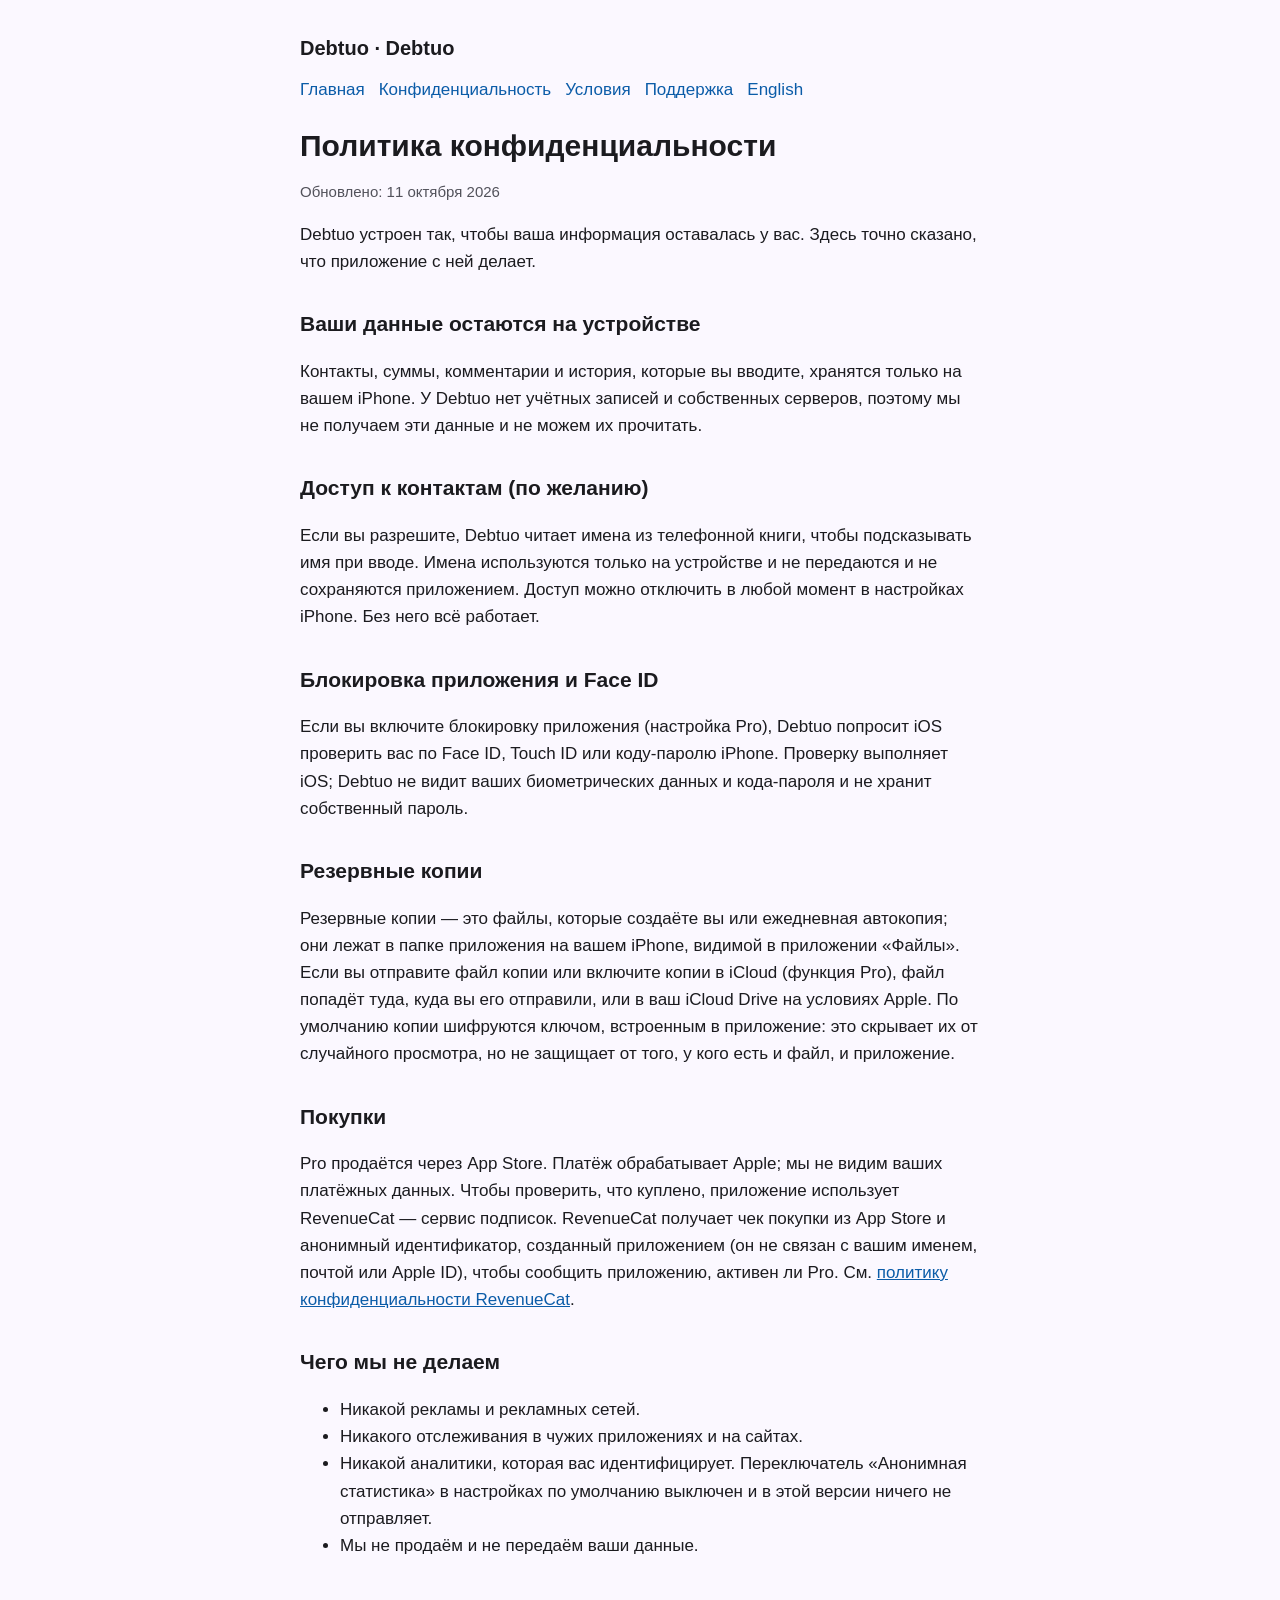
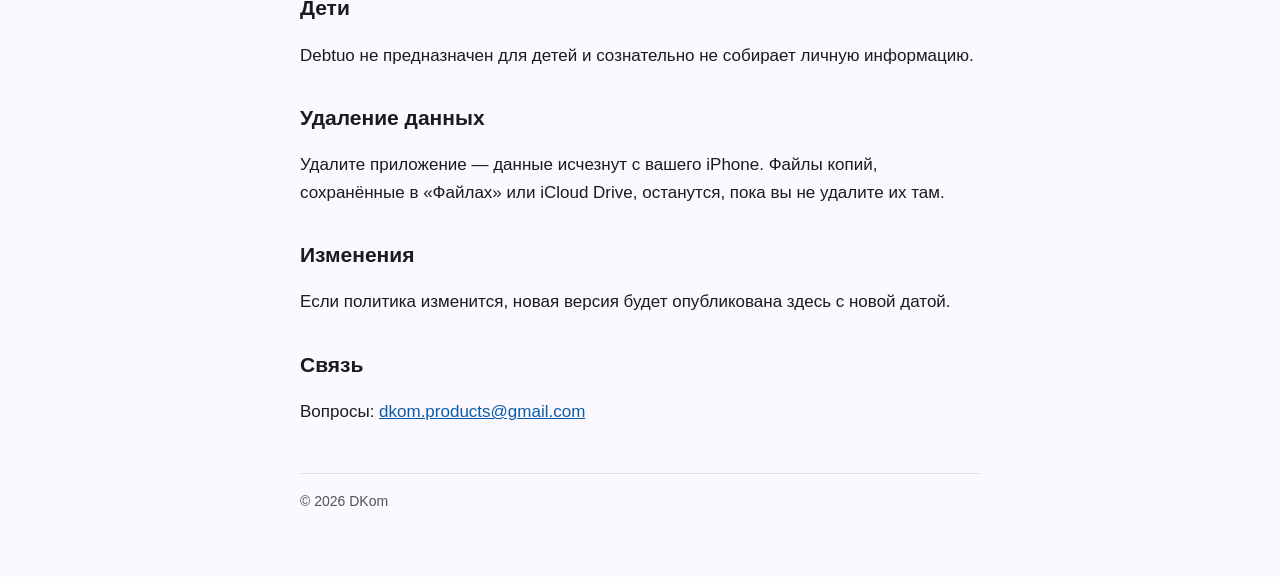
==== ru/privacy.html @ 4da1e5df "Debtuo site: privacy, terms, support (en, ru)" ====
<!doctype html>
<html lang="ru">
<head>
<meta charset="utf-8">
<meta name="viewport" content="width=device-width, initial-scale=1">
<title>Политика конфиденциальности — Debtuo</title>
<link rel="stylesheet" href="../style.css">
</head>
<body>
<main>
<header>
  <a class="logo" href="index.html">Debtuo · Debtuo</a>
  <nav><a href="index.html">Главная</a><a href="privacy.html">Конфиденциальность</a><a href="terms.html">Условия</a><a href="support.html">Поддержка</a><a href="../index.html">English</a></nav>
</header>
<h1>Политика конфиденциальности</h1>
<p class="muted">Обновлено: 11 октября 2026</p>
<p>Debtuo устроен так, чтобы ваша информация оставалась у вас. Здесь точно сказано, что приложение с ней делает.</p>

<h2>Ваши данные остаются на устройстве</h2>
<p>Контакты, суммы, комментарии и история, которые вы вводите, хранятся только на вашем iPhone. У Debtuo нет учётных записей и собственных серверов, поэтому мы не получаем эти данные и не можем их прочитать.</p>

<h2>Доступ к контактам (по желанию)</h2>
<p>Если вы разрешите, Debtuo читает имена из телефонной книги, чтобы подсказывать имя при вводе. Имена используются только на устройстве и не передаются и не сохраняются приложением. Доступ можно отключить в любой момент в настройках iPhone. Без него всё работает.</p>

<h2>Блокировка приложения и Face ID</h2>
<p>Если вы включите блокировку приложения (настройка Pro), Debtuo попросит iOS проверить вас по Face ID, Touch ID или коду-паролю iPhone. Проверку выполняет iOS; Debtuo не видит ваших биометрических данных и кода-пароля и не хранит собственный пароль.</p>

<h2>Резервные копии</h2>
<p>Резервные копии — это файлы, которые создаёте вы или ежедневная автокопия; они лежат в папке приложения на вашем iPhone, видимой в приложении «Файлы». Если вы отправите файл копии или включите копии в iCloud (функция Pro), файл попадёт туда, куда вы его отправили, или в ваш iCloud Drive на условиях Apple. По умолчанию копии шифруются ключом, встроенным в приложение: это скрывает их от случайного просмотра, но не защищает от того, у кого есть и файл, и приложение.</p>

<h2>Покупки</h2>
<p>Pro продаётся через App Store. Платёж обрабатывает Apple; мы не видим ваших платёжных данных. Чтобы проверить, что куплено, приложение использует RevenueCat — сервис подписок. RevenueCat получает чек покупки из App Store и анонимный идентификатор, созданный приложением (он не связан с вашим именем, почтой или Apple ID), чтобы сообщить приложению, активен ли Pro. См. <a href="https://www.revenuecat.com/privacy">политику конфиденциальности RevenueCat</a>.</p>

<h2>Чего мы не делаем</h2>
<ul>
<li>Никакой рекламы и рекламных сетей.</li>
<li>Никакого отслеживания в чужих приложениях и на сайтах.</li>
<li>Никакой аналитики, которая вас идентифицирует. Переключатель «Анонимная статистика» в настройках по умолчанию выключен и в этой версии ничего не отправляет.</li>
<li>Мы не продаём и не передаём ваши данные.</li>
</ul>

<h2>Дети</h2>
<p>Debtuo не предназначен для детей и сознательно не собирает личную информацию.</p>

<h2>Удаление данных</h2>
<p>Удалите приложение — данные исчезнут с вашего iPhone. Файлы копий, сохранённые в «Файлах» или iCloud Drive, останутся, пока вы не удалите их там.</p>

<h2>Изменения</h2>
<p>Если политика изменится, новая версия будет опубликована здесь с новой датой.</p>

<h2>Связь</h2>
<p>Вопросы: <a href="mailto:dkom.products@gmail.com">dkom.products@gmail.com</a></p>
<footer>© 2026 DKom</footer>
</main></body></html>
---- style.css ----
:root { --bg:#fbf8ff; --fg:#1b1b1f; --muted:#52525b; --brand:#0b5ca8; --line:#e4e4e7; --card:#ffffff; }
@media (prefers-color-scheme: dark) { :root { --bg:#121318; --fg:#e6e6ea; --muted:#a1a1aa; --brand:#9cc4ff; --line:#2a2b33; --card:#1b1c22; } }
* { box-sizing: border-box; }
body { margin:0; background:var(--bg); color:var(--fg); font:17px/1.6 -apple-system, BlinkMacSystemFont, "Segoe UI", Roboto, Helvetica, Arial, sans-serif; }
main { max-width: 720px; margin: 0 auto; padding: 32px 20px 64px; }
header { display:flex; align-items:center; justify-content:space-between; gap:12px; flex-wrap:wrap; margin-bottom: 24px; }
header a.logo { font-weight:700; font-size:20px; color:var(--fg); text-decoration:none; }
nav a { margin-right:14px; color:var(--brand); text-decoration:none; }
nav a:hover { text-decoration:underline; }
h1 { font-size:30px; line-height:1.25; margin: 8px 0 8px; }
h2 { font-size:21px; margin: 32px 0 8px; }
p, li { color:var(--fg); }
.muted { color:var(--muted); font-size:15px; }
a { color:var(--brand); }
.card { background:var(--card); border:1px solid var(--line); border-radius:14px; padding:16px 18px; margin:16px 0; }
footer { margin-top:48px; padding-top:16px; border-top:1px solid var(--line); color:var(--muted); font-size:14px; }
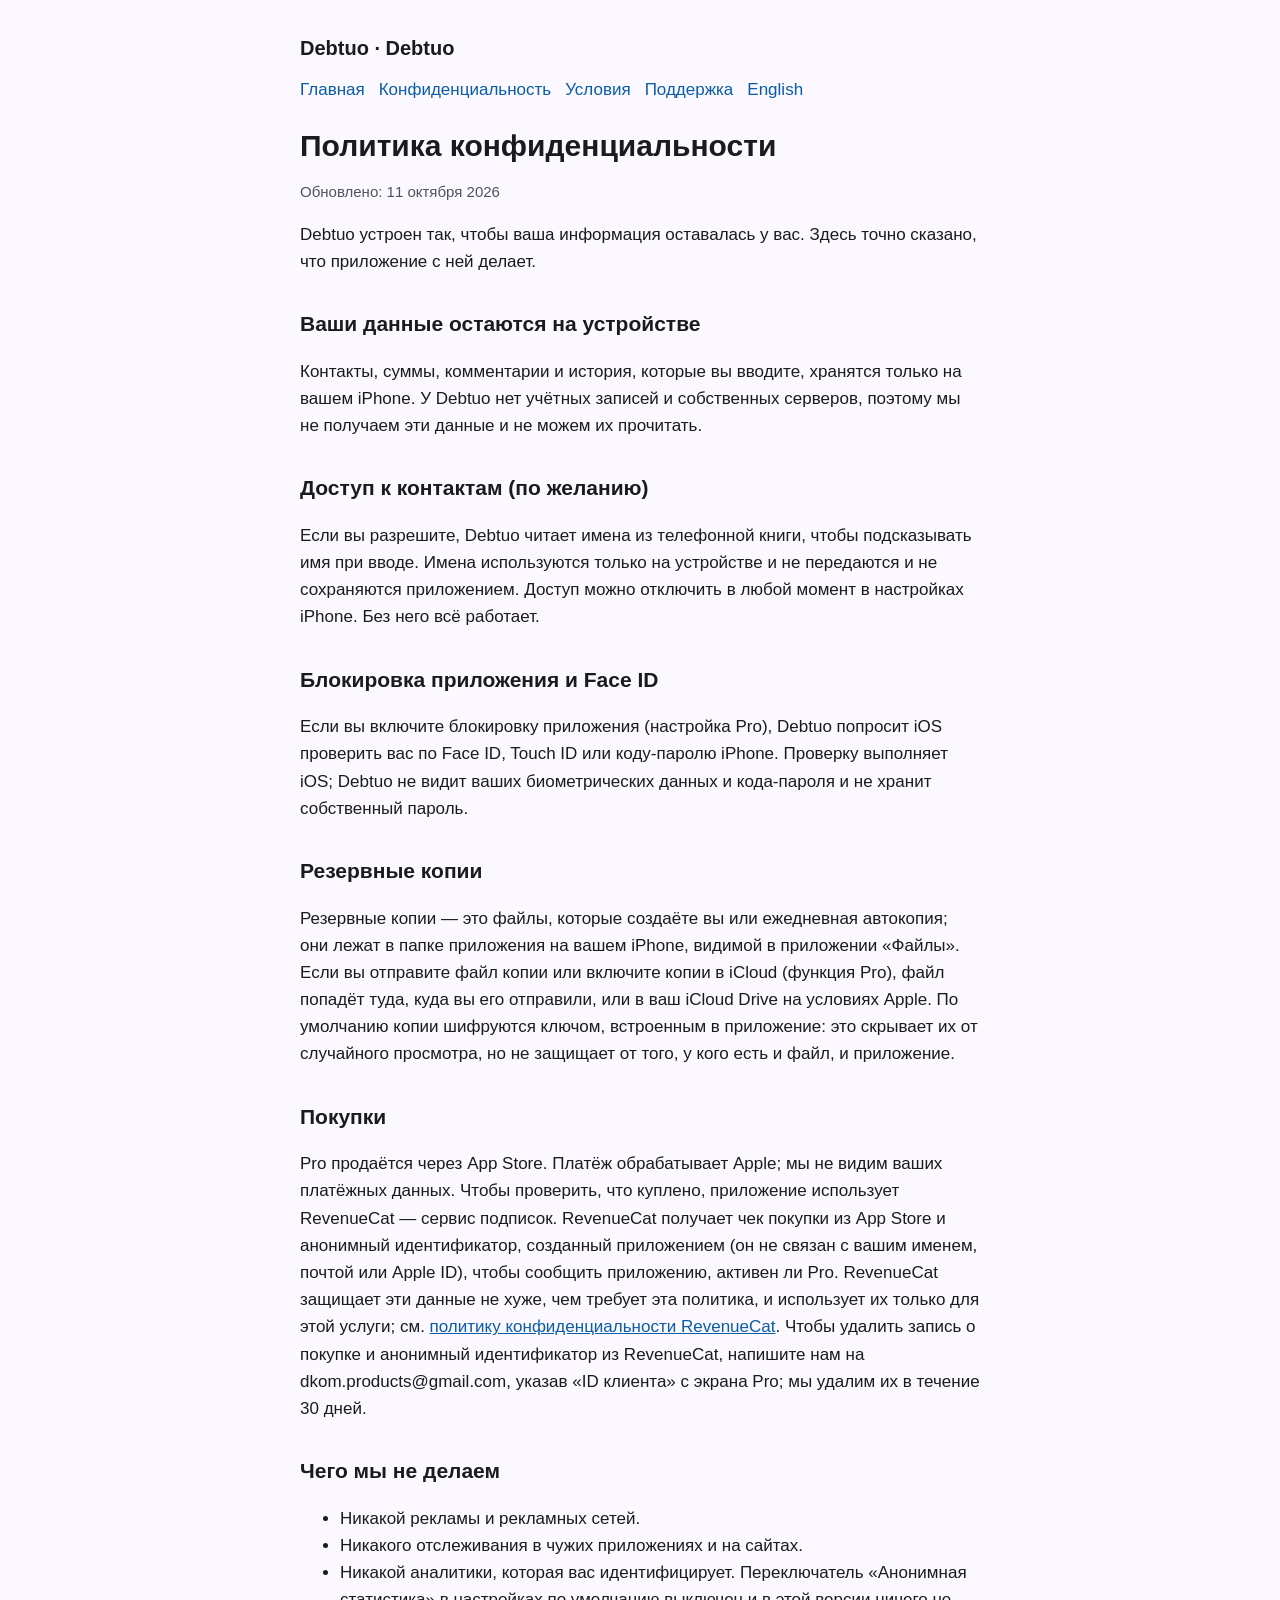
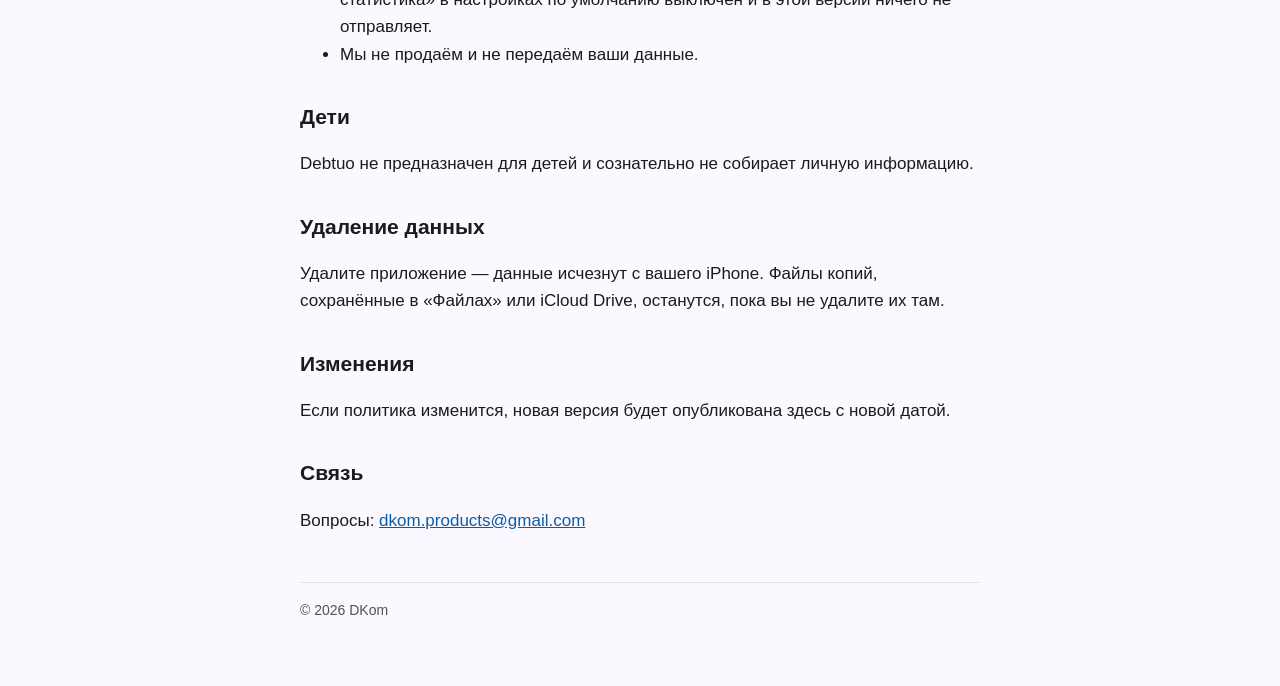
==== commit c9b6ccd5: "Privacy policy: RevenueCat protection and how to request deletion of the purchase record" ====
--- a/ru/privacy.html
+++ b/ru/privacy.html
@@ -29,7 +29,7 @@
 <p>Резервные копии — это файлы, которые создаёте вы или ежедневная автокопия; они лежат в папке приложения на вашем iPhone, видимой в приложении «Файлы». Если вы отправите файл копии или включите копии в iCloud (функция Pro), файл попадёт туда, куда вы его отправили, или в ваш iCloud Drive на условиях Apple. По умолчанию копии шифруются ключом, встроенным в приложение: это скрывает их от случайного просмотра, но не защищает от того, у кого есть и файл, и приложение.</p>
 
 <h2>Покупки</h2>
-<p>Pro продаётся через App Store. Платёж обрабатывает Apple; мы не видим ваших платёжных данных. Чтобы проверить, что куплено, приложение использует RevenueCat — сервис подписок. RevenueCat получает чек покупки из App Store и анонимный идентификатор, созданный приложением (он не связан с вашим именем, почтой или Apple ID), чтобы сообщить приложению, активен ли Pro. См. <a href="https://www.revenuecat.com/privacy">политику конфиденциальности RevenueCat</a>.</p>
+<p>Pro продаётся через App Store. Платёж обрабатывает Apple; мы не видим ваших платёжных данных. Чтобы проверить, что куплено, приложение использует RevenueCat — сервис подписок. RevenueCat получает чек покупки из App Store и анонимный идентификатор, созданный приложением (он не связан с вашим именем, почтой или Apple ID), чтобы сообщить приложению, активен ли Pro. RevenueCat защищает эти данные не хуже, чем требует эта политика, и использует их только для этой услуги; см. <a href="https://www.revenuecat.com/privacy">политику конфиденциальности RevenueCat</a>. Чтобы удалить запись о покупке и анонимный идентификатор из RevenueCat, напишите нам на dkom.products@gmail.com, указав «ID клиента» с экрана Pro; мы удалим их в течение 30 дней.</p>
 
 <h2>Чего мы не делаем</h2>
 <ul>
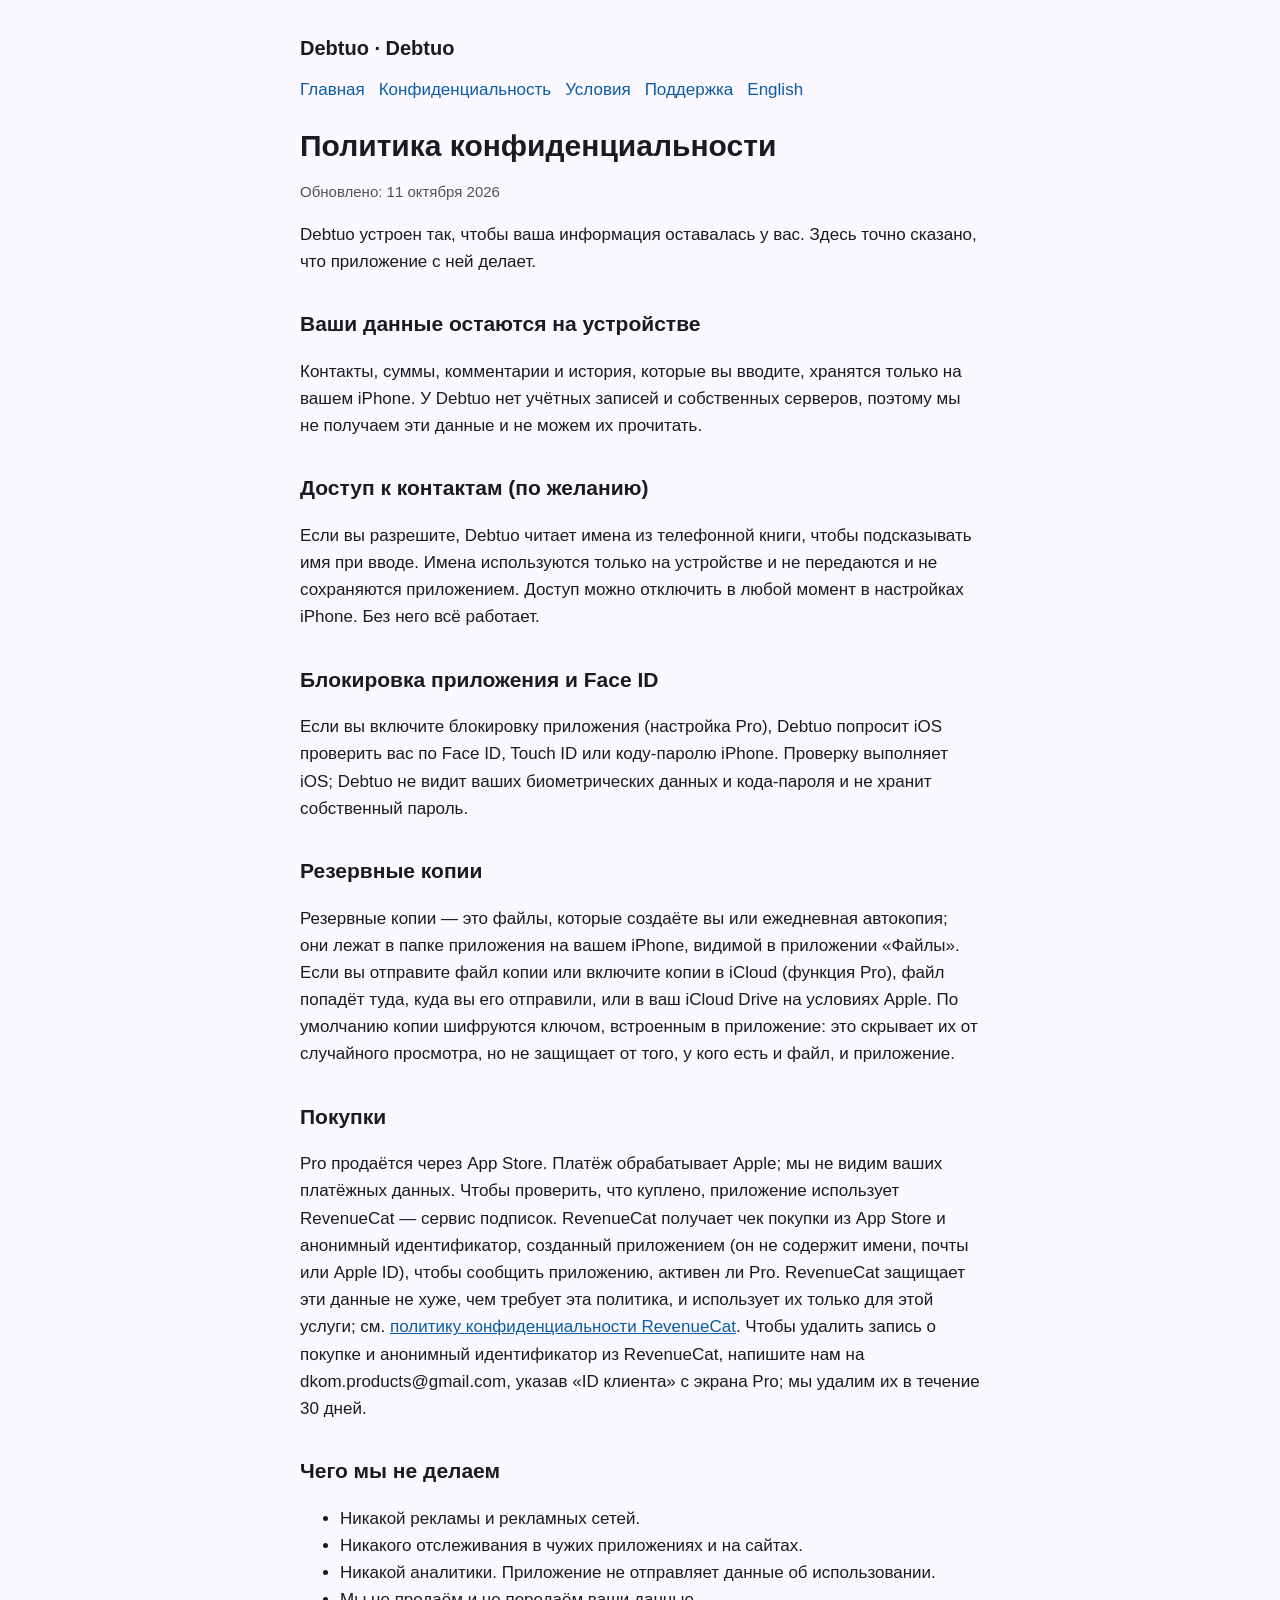
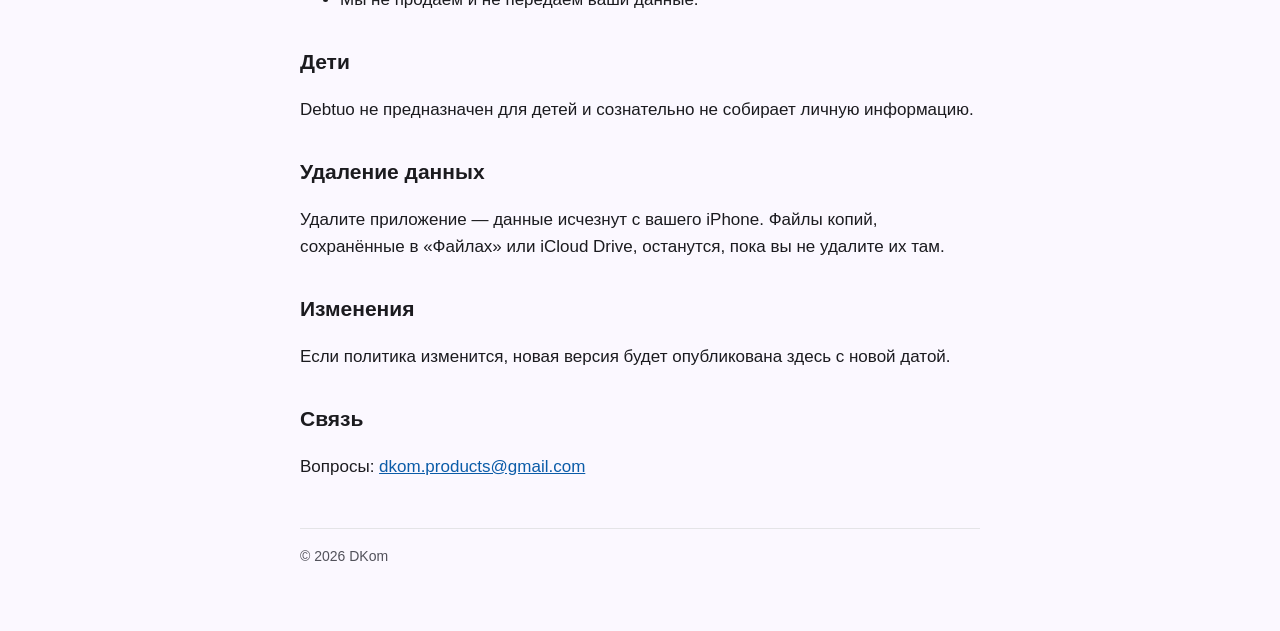
==== commit 5794901b: "Privacy policy: no statistics switch any more; identifier wording" ====
--- a/ru/privacy.html
+++ b/ru/privacy.html
@@ -29,13 +29,13 @@
 <p>Резервные копии — это файлы, которые создаёте вы или ежедневная автокопия; они лежат в папке приложения на вашем iPhone, видимой в приложении «Файлы». Если вы отправите файл копии или включите копии в iCloud (функция Pro), файл попадёт туда, куда вы его отправили, или в ваш iCloud Drive на условиях Apple. По умолчанию копии шифруются ключом, встроенным в приложение: это скрывает их от случайного просмотра, но не защищает от того, у кого есть и файл, и приложение.</p>
 
 <h2>Покупки</h2>
-<p>Pro продаётся через App Store. Платёж обрабатывает Apple; мы не видим ваших платёжных данных. Чтобы проверить, что куплено, приложение использует RevenueCat — сервис подписок. RevenueCat получает чек покупки из App Store и анонимный идентификатор, созданный приложением (он не связан с вашим именем, почтой или Apple ID), чтобы сообщить приложению, активен ли Pro. RevenueCat защищает эти данные не хуже, чем требует эта политика, и использует их только для этой услуги; см. <a href="https://www.revenuecat.com/privacy">политику конфиденциальности RevenueCat</a>. Чтобы удалить запись о покупке и анонимный идентификатор из RevenueCat, напишите нам на dkom.products@gmail.com, указав «ID клиента» с экрана Pro; мы удалим их в течение 30 дней.</p>
+<p>Pro продаётся через App Store. Платёж обрабатывает Apple; мы не видим ваших платёжных данных. Чтобы проверить, что куплено, приложение использует RevenueCat — сервис подписок. RevenueCat получает чек покупки из App Store и анонимный идентификатор, созданный приложением (он не содержит имени, почты или Apple ID), чтобы сообщить приложению, активен ли Pro. RevenueCat защищает эти данные не хуже, чем требует эта политика, и использует их только для этой услуги; см. <a href="https://www.revenuecat.com/privacy">политику конфиденциальности RevenueCat</a>. Чтобы удалить запись о покупке и анонимный идентификатор из RevenueCat, напишите нам на dkom.products@gmail.com, указав «ID клиента» с экрана Pro; мы удалим их в течение 30 дней.</p>
 
 <h2>Чего мы не делаем</h2>
 <ul>
 <li>Никакой рекламы и рекламных сетей.</li>
 <li>Никакого отслеживания в чужих приложениях и на сайтах.</li>
-<li>Никакой аналитики, которая вас идентифицирует. Переключатель «Анонимная статистика» в настройках по умолчанию выключен и в этой версии ничего не отправляет.</li>
+<li>Никакой аналитики. Приложение не отправляет данные об использовании.</li>
 <li>Мы не продаём и не передаём ваши данные.</li>
 </ul>
 
